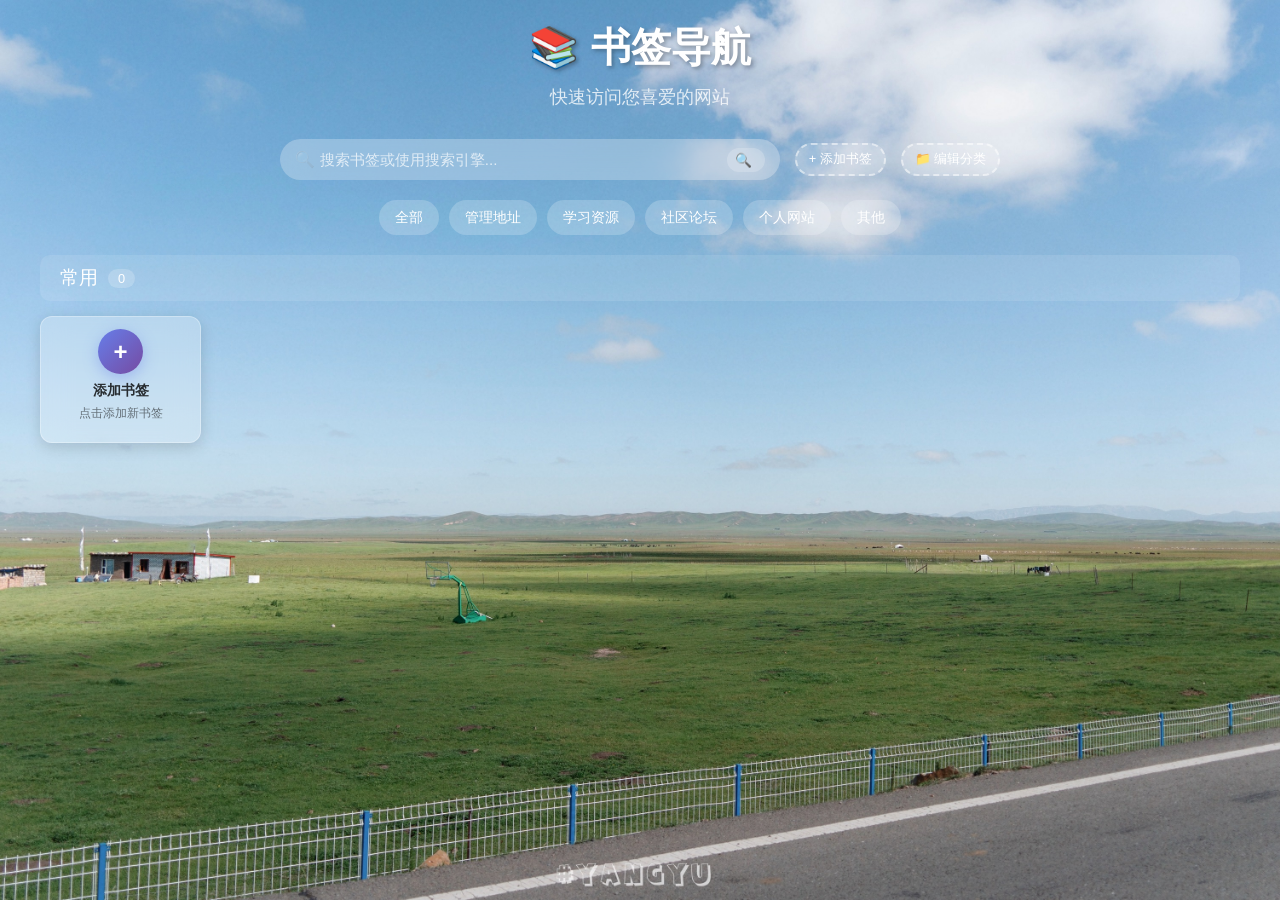
==== index.html @ 595a7e95 "创建项目" ====
<!DOCTYPE html>
<html lang="zh-CN">
<head>
    <meta charset="UTF-8">
    <meta name="viewport" content="width=device-width, initial-scale=1.0">
    <title>个人书签导航</title>
    <style>
        * {
            margin: 0;
            padding: 0;
            box-sizing: border-box;
        }

        body {
            font-family: 'Segoe UI', Tahoma, Geneva, Verdana, sans-serif;
            background: linear-gradient(135deg, #667eea 0%, #764ba2 100%);
            min-height: 100vh;
            padding: 20px;
            transition: background 0.5s ease;
        }

        body.loaded {
            background: url('/bg.JPG') center/cover fixed;
        }

        .container {
            max-width: 1200px;
            margin: 0 auto;
        }

        header {
            text-align: center;
            margin-bottom: 30px;
        }

        header h1 {
            color: white;
            font-size: 2.5rem;
            margin-bottom: 10px;
            text-shadow: 2px 2px 4px rgba(0,0,0,0.3);
        }

        header p {
            color: rgba(255,255,255,0.8);
            font-size: 1.1rem;
        }

        .add-btn {
            padding: 6px 12px;
            background: rgba(255,255,255,0.2);
            border: 2px dashed rgba(255,255,255,0.5);
            border-radius: 50px;
            color: white;
            font-size: 0.8rem;
            cursor: pointer;
            transition: all 0.3s ease;
            min-width: 80px;
        }

        .add-btn:hover {
            background: rgba(255,255,255,0.3);
            border-color: white;
        }

        .category-filter {
            display: flex;
            justify-content: center;
            gap: 10px;
            flex-wrap: wrap;
            margin-bottom: 20px;
        }

        .category-tag {
            padding: 8px 16px;
            background: rgba(255,255,255,0.2);
            border: none;
            border-radius: 20px;
            color: white;
            font-size: 0.9rem;
            cursor: pointer;
            transition: all 0.3s ease;
        }

        .category-tag:hover {
            background: rgba(255,255,255,0.3);
        }

        .category-tag.active {
            background: white;
            color: #667eea;
        }

        .search-bar {
            display: flex;
            justify-content: center;
            align-items: center;
            gap: 15px;
            margin-bottom: 20px;
            flex-wrap: wrap;
        }

        .search-container {
            position: relative;
            display: flex;
            align-items: center;
            flex: 1;
            max-width: 500px;
            min-width: 280px;
        }

        .search-input {
            width: 100%;
            padding: 12px 45px 12px 40px;
            background: rgba(255, 255, 255, 0.25);
            backdrop-filter: blur(15px);
            -webkit-backdrop-filter: blur(15px);
            border: none;
            border-radius: 50px;
            color: white;
            font-size: 0.95rem;
            outline: none;
            transition: all 0.3s ease;
        }

        .search-input::placeholder {
            color: rgba(255, 255, 255, 0.7);
        }

        .search-input:focus {
            background: rgba(255, 255, 255, 0.35);
            box-shadow: 0 0 20px rgba(255, 255, 255, 0.2);
        }

        .search-icon {
            position: absolute;
            left: 15px;
            color: rgba(255, 255, 255, 0.7);
            font-size: 1rem;
        }

        .search-engine-selector {
            position: absolute;
            right: 15px;
            display: flex;
            align-items: center;
            gap: 5px;
            cursor: pointer;
            padding: 4px 8px;
            background: rgba(255, 255, 255, 0.2);
            border-radius: 15px;
            transition: all 0.3s ease;
        }

        .search-engine-selector:hover {
            background: rgba(255, 255, 255, 0.3);
        }

        .search-engine-icon {
            font-size: 0.85rem;
        }

        .search-engine-name {
            font-size: 0.75rem;
            color: white;
        }

        .search-dropdown {
            position: absolute;
            top: calc(100% + 10px);
            left: 0;
            right: 0;
            background: rgba(255, 255, 255, 0.95);
            backdrop-filter: blur(15px);
            -webkit-backdrop-filter: blur(15px);
            border: none;
            border-radius: 12px;
            box-shadow: 0 10px 40px rgba(0, 0, 0, 0.2);
            overflow: hidden;
            z-index: 100;
            opacity: 0;
            visibility: hidden;
            transform: translateY(-10px);
            transition: all 0.3s ease;
        }

        .search-dropdown.active {
            opacity: 1;
            visibility: visible;
            transform: translateY(0);
        }

        .search-dropdown-item {
            display: flex;
            align-items: center;
            gap: 12px;
            padding: 12px 15px;
            cursor: pointer;
            transition: background 0.2s ease;
            color: #333;
        }

        .search-dropdown-item:hover {
            background: rgba(102, 126, 234, 0.1);
        }

        .search-dropdown-item.selected {
            background: rgba(102, 126, 234, 0.15);
        }

        .search-dropdown-item .engine-icon {
            font-size: 1.2rem;
        }

        .search-dropdown-item .engine-info {
            flex: 1;
        }

        .search-dropdown-item .engine-info .name {
            font-weight: 500;
            font-size: 0.9rem;
        }

        .search-dropdown-item .engine-info .url {
            font-size: 0.7rem;
            color: #888;
        }

        .search-results {
            position: absolute;
            top: calc(100% + 10px);
            left: 0;
            right: 0;
            max-height: 300px;
            overflow-y: auto;
            background: rgba(255, 255, 255, 0.95);
            backdrop-filter: blur(15px);
            -webkit-backdrop-filter: blur(15px);
            border: none;
            border-radius: 12px;
            box-shadow: 0 10px 40px rgba(0, 0, 0, 0.2);
            z-index: 99;
        }

        .search-result-item {
            display: flex;
            align-items: center;
            gap: 12px;
            padding: 12px 15px;
            cursor: pointer;
            transition: background 0.2s ease;
            border-bottom: 1px solid rgba(0, 0, 0, 0.05);
        }

        .search-result-item:last-child {
            border-bottom: none;
        }

        .search-result-item:hover {
            background: rgba(102, 126, 234, 0.1);
        }

        .search-result-item .icon {
            width: 36px;
            height: 36px;
            border-radius: 50%;
            background: linear-gradient(135deg, #667eea 0%, #764ba2 100%);
            display: flex;
            align-items: center;
            justify-content: center;
            color: white;
            font-size: 0.9rem;
        }

        .search-result-item .info {
            flex: 1;
            min-width: 0;
        }

        .search-result-item .info .name {
            font-weight: 500;
            font-size: 0.9rem;
            color: #333;
            white-space: nowrap;
            overflow: hidden;
            text-overflow: ellipsis;
        }

        .search-result-item .info .url {
            font-size: 0.75rem;
            color: #888;
            white-space: nowrap;
            overflow: hidden;
            text-overflow: ellipsis;
        }

        .search-result-item .category {
            padding: 3px 8px;
            background: #f0f0f0;
            border-radius: 6px;
            font-size: 0.65rem;
            color: #666;
        }

        .search-no-results {
            padding: 20px;
            text-align: center;
            color: #999;
            font-size: 0.9rem;
        }

        .search-suggestions {
            padding: 10px 15px;
            border-top: 1px solid rgba(0, 0, 0, 0.05);
        }

        .search-suggestions .suggestion-title {
            font-size: 0.75rem;
            color: #999;
            margin-bottom: 8px;
        }

        .search-suggestions .suggestion-item {
            display: flex;
            align-items: center;
            gap: 8px;
            padding: 8px 10px;
            border-radius: 8px;
            cursor: pointer;
            transition: background 0.2s ease;
        }

        .search-suggestions .suggestion-item:hover {
            background: rgba(102, 126, 234, 0.1);
        }

        .search-suggestions .suggestion-item .search-icon {
            position: static;
            font-size: 0.85rem;
            color: #667eea;
        }

        .search-suggestions .suggestion-item .text {
            font-size: 0.85rem;
            color: #666;
        }

        .bookmark-section {
            margin-bottom: 30px;
        }

        .section-header {
            display: flex;
            align-items: center;
            gap: 10px;
            margin-bottom: 15px;
            padding: 10px 20px;
            background: rgba(255,255,255,0.1);
            border-radius: 10px;
        }

        .section-header h2 {
            color: white;
            font-size: 1.2rem;
            font-weight: 500;
        }

        .section-header .count {
            background: rgba(255,255,255,0.2);
            padding: 2px 10px;
            border-radius: 10px;
            color: white;
            font-size: 0.8rem;
        }

        .bookmark-grid {
            display: grid;
            grid-template-columns: repeat(auto-fill, minmax(150px, 1fr));
            gap: 12px;
        }

        .bookmark-card {
            background: rgba(255, 255, 255, 0.25);
            backdrop-filter: blur(15px);
            -webkit-backdrop-filter: blur(15px);
            border: 1px solid rgba(255, 255, 255, 0.3);
            border-radius: 12px;
            padding: 12px;
            text-align: center;
            box-shadow: 0 4px 15px rgba(0,0,0,0.15);
            transition: transform 0.3s ease, box-shadow 0.3s ease;
            position: relative;
            cursor: grab;
        }

        .bookmark-card:active {
            cursor: grabbing;
        }

        .bookmark-card:hover {
            transform: translateY(-6px) scale(1.02);
            box-shadow: 0 10px 30px rgba(0,0,0,0.25);
            background: rgba(255, 255, 255, 0.35);
        }

        .bookmark-card.dragging {
            opacity: 0.5;
            transform: scale(1.05);
        }

        .bookmark-card.drag-over {
            border: 2px dashed #667eea;
            background: rgba(255, 255, 255, 0.4);
        }

        .bookmark-card.add-card {
            border: 1px solid rgba(255, 255, 255, 0.3);
            background: rgba(255, 255, 255, 0.25);
            backdrop-filter: blur(15px);
            -webkit-backdrop-filter: blur(15px);
            cursor: pointer;
            transition: all 0.3s ease;
            box-shadow: 0 4px 15px rgba(0,0,0,0.15);
        }

        .bookmark-card.add-card:hover {
            transform: translateY(-6px) scale(1.02);
            box-shadow: 0 10px 30px rgba(0,0,0,0.25);
            background: rgba(255, 255, 255, 0.35);
        }

        .bookmark-card.add-card .add-icon {
            width: 45px;
            height: 45px;
            border-radius: 50%;
            background: linear-gradient(135deg, #667eea 0%, #764ba2 100%);
            display: flex;
            align-items: center;
            justify-content: center;
            margin: 0 auto 8px;
            font-size: 24px;
            color: white;
            font-weight: bold;
            box-shadow: 0 4px 15px rgba(102, 126, 234, 0.4);
        }

        .bookmark-card.add-card h3 {
            color: rgba(0, 0, 0, 0.8);
            margin-bottom: 5px;
            font-size: 14px;
        }

        .bookmark-card.add-card p {
            color: rgba(0, 0, 0, 0.5);
            font-size: 12px;
            margin-bottom: 8px;
        }

        .bookmark-card .icon {
            width: 45px;
            height: 45px;
            margin: 0 auto 8px;
            background: linear-gradient(135deg, #667eea 0%, #764ba2 100%);
            border-radius: 50%;
            display: flex;
            align-items: center;
            justify-content: center;
            font-size: 18px;
            color: white;
            font-family: 'Segoe UI', sans-serif;
        }

        .bookmark-card .icon img {
            width: 100%;
            height: 100%;
            border-radius: 50%;
            object-fit: cover;
        }

        .bookmark-card h3 {
            font-size: 0.85rem;
            color: #333;
            margin-bottom: 4px;
            white-space: nowrap;
            overflow: hidden;
            text-overflow: ellipsis;
        }

        .bookmark-card p {
            font-size: 0.65rem;
            color: #888;
            word-break: break-all;
            margin-bottom: 5px;
        }

        .bookmark-card p.description {
            font-size: 0.6rem;
            color: #666;
            font-style: italic;
            display: -webkit-box;
            -webkit-line-clamp: 2;
            -webkit-box-orient: vertical;
            box-orient: vertical;
            line-clamp: 2;
            overflow: hidden;
            opacity: 0;
            max-height: 0;
            transition: all 0.3s ease;
            margin-top: 0;
        }

        .bookmark-card:hover p.description {
            opacity: 1;
            max-height: 40px;
            margin-top: 5px;
        }

        .bookmark-card .category-badge {
            display: inline-block;
            padding: 2px 6px;
            background: #f0f0f0;
            border-radius: 6px;
            font-size: 0.6rem;
            color: #666;
            margin-bottom: 6px;
        }

        .bookmark-card .actions {
            display: flex;
            justify-content: center;
            gap: 10px;
            opacity: 0;
            transition: opacity 0.3s ease;
        }

        .bookmark-card:hover .actions {
            opacity: 1;
        }

        .bookmark-card .actions button {
            padding: 4px 7px;
            border: none;
            border-radius: 4px;
            cursor: pointer;
            font-size: 0.6rem;
            transition: background 0.2s ease;
        }

        .bookmark-card .actions .edit-btn {
            background: #667eea;
            color: white;
        }

        .bookmark-card .actions .edit-btn:hover {
            background: #5a6fd6;
        }

        .bookmark-card .actions .delete-btn {
            background: #ff6b6b;
            color: white;
        }

        .bookmark-card .actions .delete-btn:hover {
            background: #ee5a5a;
        }

        .modal-overlay {
            display: none;
            position: fixed;
            top: 0;
            left: 0;
            width: 100%;
            height: 100%;
            background: rgba(0,0,0,0.5);
            justify-content: center;
            align-items: center;
            z-index: 1000;
        }

        .modal-overlay.active {
            display: flex;
        }

        .modal {
            background: white;
            border-radius: 12px;
            padding: 30px;
            width: 90%;
            max-width: 450px;
            box-shadow: 0 10px 40px rgba(0,0,0,0.3);
            max-height: 90vh;
            overflow-y: auto;
        }

        .modal h2 {
            color: #333;
            margin-bottom: 20px;
            text-align: center;
        }

        .modal .form-group {
            margin-bottom: 15px;
        }

        .modal .form-group label {
            display: block;
            margin-bottom: 5px;
            color: #555;
            font-size: 0.9rem;
        }

        .modal .form-group input,
        .modal .form-group select,
        .modal .form-group textarea {
            width: 100%;
            padding: 10px;
            border: 2px solid #e0e0e0;
            border-radius: 8px;
            font-size: 1rem;
            font-family: 'Segoe UI', 'PingFang SC', sans-serif;
            transition: all 0.3s ease;
            background: #fafafa;
        }

        .modal .form-group textarea {
            min-height: 80px;
            resize: vertical;
            line-height: 1.5;
        }

        .modal .form-group input:focus,
        .modal .form-group select:focus,
        .modal .form-group textarea:focus {
            outline: none;
            border-color: #667eea;
            box-shadow: 0 0 0 3px rgba(102, 126, 234, 0.1);
            background: white;
        }

        .modal .btn-group {
            display: flex;
            gap: 10px;
            margin-top: 25px;
        }

        .modal .btn-group button {
            flex: 1;
            padding: 12px;
            border: none;
            border-radius: 6px;
            font-size: 1rem;
            cursor: pointer;
            transition: background 0.3s ease;
        }

        .modal .btn-group .cancel-btn {
            background: #eee;
            color: #666;
        }

        .modal .btn-group .cancel-btn:hover {
            background: #ddd;
        }

        .modal .btn-group .save-btn {
            background: #667eea;
            color: white;
        }

        .modal .btn-group .save-btn:hover {
            background: #5a6fd6;
        }

        .empty-state {
            text-align: center;
            color: rgba(255,255,255,0.8);
            padding: 40px;
        }

        .empty-state h3 {
            font-size: 1.5rem;
            margin-bottom: 10px;
        }

        .empty-state p {
            font-size: 1rem;
        }

        @media (max-width: 768px) {
            header h1 {
                font-size: 1.8rem;
            }

            .bookmark-grid {
                grid-template-columns: repeat(auto-fill, minmax(150px, 1fr));
                gap: 12px;
            }

            .bookmark-card {
                padding: 15px;
            }

            .bookmark-card .icon {
                width: 50px;
                height: 50px;
                font-size: 20px;
            }

            .actions-bar {
                flex-direction: row;
                gap: 10px;
            }

            .add-btn {
                padding: 8px 14px;
                font-size: 0.8rem;
                min-width: auto;
            }
        }

        @media (max-width: 480px) {
            body {
                padding: 10px;
            }

            header h1 {
                font-size: 1.5rem;
            }

            .bookmark-grid {
                grid-template-columns: repeat(auto-fill, minmax(140px, 1fr));
                gap: 10px;
            }
        }

        .add-category-btn {
            width: 100%;
            padding: 12px 20px;
            margin-bottom: 15px;
            background: linear-gradient(135deg, #667eea 0%, #764ba2 100%);
            border: none;
            border-radius: 10px;
            color: white;
            font-size: 1rem;
            font-weight: 500;
            cursor: pointer;
            display: flex;
            align-items: center;
            justify-content: center;
            gap: 8px;
            transition: all 0.3s ease;
            box-shadow: 0 4px 15px rgba(102, 126, 234, 0.4);
        }

        .add-category-btn:hover {
            transform: translateY(-2px);
            box-shadow: 0 6px 20px rgba(102, 126, 234, 0.5);
        }

        .add-category-btn:active {
            transform: translateY(0);
        }

        .add-icon {
            font-size: 1.2rem;
            font-weight: 300;
        }

        .category-list {
            max-height: 300px;
            overflow-y: auto;
            margin-bottom: 15px;
            padding-right: 5px;
        }

        .category-item {
            display: flex;
            justify-content: space-between;
            align-items: center;
            padding: 12px 15px;
            background: #f8f9fa;
            border-radius: 10px;
            margin-bottom: 8px;
            cursor: grab;
            transition: all 0.2s ease;
            border: 2px solid transparent;
        }

        .category-item:hover {
            background: #e9ecef;
            transform: translateX(5px);
        }

        .category-item:active {
            cursor: grabbing;
        }

        .category-item.dragging {
            opacity: 0.5;
            transform: scale(1.02);
            background: #dee2e6;
        }

        .category-item.drag-over {
            border-color: #667eea;
            background: #eef2ff;
        }

        .category-name {
            font-weight: 500;
            color: #333;
        }

        .category-count {
            margin-left: 10px;
            color: #999;
            font-size: 0.8rem;
        }

        .category-actions {
            display: flex;
            gap: 8px;
        }

        .category-btn {
            padding: 5px 10px;
            border: none;
            border-radius: 6px;
            font-size: 0.75rem;
            cursor: pointer;
            transition: all 0.2s ease;
        }

        .category-btn.rename {
            background: #667eea;
            color: white;
        }

        .category-btn.rename:hover {
            background: #5a6fd6;
        }

        .category-btn.delete {
            background: #ff6b6b;
            color: white;
        }

        .category-btn.delete:hover {
            background: #ee5a5a;
        }

        .category-btn.disabled {
            background: #ccc;
            cursor: not-allowed;
        }
    </style>
</head>
<body>
    <div class="container">
        <header>
            <h1>📚 书签导航</h1>
            <p>快速访问您喜爱的网站</p>
        </header>

        <div class="search-bar">
            <div class="search-container">
                <span class="search-icon">🔍</span>
                <input type="text" id="searchInput" class="search-input" placeholder="搜索书签或使用搜索引擎..." onkeyup="handleSearch(event)">
                <div class="search-engine-selector" onclick="toggleSearchEngineDropdown()">
                    <span class="search-engine-icon" id="currentEngineIcon">🔍</span>
                    <span class="search-engine-name" id="currentEngineName"></span>
                </div>
                <div class="search-dropdown" id="searchEngineDropdown">
                    <div class="search-dropdown-item selected" data-engine="bookmarks" onclick="selectSearchEngine('bookmarks')">
                        <span class="engine-icon">⭐</span>
                        <div class="engine-info">
                            <div class="name">书签搜索</div>
                            <div class="url">搜索您的书签</div>
                        </div>
                    </div>
                    <div class="search-dropdown-item" data-engine="google" onclick="selectSearchEngine('google')">
                        <span class="engine-icon">🔍</span>
                        <div class="engine-info">
                            <div class="name">Google</div>
                            <div class="url">google.com</div>
                        </div>
                    </div>
                    <div class="search-dropdown-item" data-engine="baidu" onclick="selectSearchEngine('baidu')">
                        <span class="engine-icon">🅱️</span>
                        <div class="engine-info">
                            <div class="name">百度</div>
                            <div class="url">baidu.com</div>
                        </div>
                    </div>
                    <div class="search-dropdown-item" data-engine="bing" onclick="selectSearchEngine('bing')">
                        <span class="engine-icon">🔷</span>
                        <div class="engine-info">
                            <div class="name">必应</div>
                            <div class="url">bing.com</div>
                        </div>
                    </div>
                    <div class="search-dropdown-item" data-engine="duckduckgo" onclick="selectSearchEngine('duckduckgo')">
                        <span class="engine-icon">🦆</span>
                        <div class="engine-info">
                            <div class="name">DuckDuckGo</div>
                            <div class="url">duckduckgo.com</div>
                        </div>
                    </div>
                </div>
                <div class="search-results" id="searchResults"></div>
            </div>
            <button class="add-btn" onclick="openAddModal()">+ 添加书签</button>
            <button class="add-btn" onclick="openCategoryModal()">📁 编辑分类</button>
        </div>

        <div class="category-filter" id="categoryFilter">
        </div>

        <div id="bookmarkContent">
        </div>

        <div class="modal-overlay" id="modalOverlay">
            <div class="modal">
                <h2 id="modalTitle">添加书签</h2>
                <input type="hidden" id="editId">
                <div class="form-group">
                    <label for="nameInput">网站名称</label>
                    <input type="text" id="nameInput" placeholder="输入网站名称" oninput="setFormDirty()">
                </div>
                <div class="form-group">
                    <label for="urlInput">网站地址</label>
                    <input type="text" id="urlInput" placeholder="输入网站URL或IP地址（可省略http://）" oninput="setFormDirty()">
                </div>
                <div class="form-group">
                    <label for="descriptionInput">描述（可选）</label>
                    <textarea id="descriptionInput" placeholder="输入网站描述或备注信息" oninput="setFormDirty()"></textarea>
                </div>
                <div class="form-group">
                    <label for="categoryInput">分类</label>
                    <select id="categoryInput" onchange="handleCategoryChange(); setFormDirty()">
                        <option value="常用">常用</option>
                        <option value="管理地址">管理地址</option>
                        <option value="学习资源">学习资源</option>
                        <option value="社区论坛">社区论坛</option>
                        <option value="个人网站">个人网站</option>
                        <option value="其他">其他</option>
                        <option value="__new__">+ 添加新分类</option>
                    </select>
                </div>
                <div class="form-group" id="newCategoryGroup" style="display: none;">
                    <label for="newCategoryInput">新分类名称</label>
                    <input type="text" id="newCategoryInput" placeholder="输入新分类名称" oninput="setFormDirty()">
                </div>
                <div class="btn-group">
                    <button class="cancel-btn" onclick="closeModal()">取消</button>
                    <button class="save-btn" onclick="saveBookmark()">保存</button>
                </div>
            </div>
        </div>

        <div class="modal-overlay" id="categoryModalOverlay">
            <div class="modal">
                <h2>📁 编辑分类</h2>
                <div class="form-group">
                    <label for="newCatName">添加新分类</label>
                    <input type="text" id="newCatName" placeholder="输入新分类名称" onkeyup="handleAddCategoryKeyup(event)">
                </div>
                <button class="add-category-btn" onclick="addCategory()">
                    <span class="add-icon">+</span>
                    <span>添加分类</span>
                </button>
                <div style="margin-bottom: 15px; font-size: 0.8rem; color: #999;">
                    💡 拖动分类可以调整顺序
                </div>
                <div id="categoryList" class="category-list">
                </div>
                <div class="btn-group">
                    <button class="cancel-btn" onclick="closeCategoryModal()">关闭</button>
                </div>
            </div>
        </div>
    </div>

    <script>
        const STORAGE_KEY = 'bookmarks';
        const JSON_FILE = 'bookmarks.json';

        const defaultBookmarks = [
            { id: 1, name: '我的博客', url: 'https://shiyangyu.com', icon: '👨‍💻', category: '个人网站' },
            { id: 2, name: 'Google', url: 'https://www.google.com', icon: '🔍', category: '其他' },
            { id: 3, name: 'GitHub', url: 'https://github.com', icon: '💻', category: '管理地址' },
            { id: 4, name: 'Stack Overflow', url: 'https://stackoverflow.com', icon: '❓', category: '社区论坛' },
            { id: 5, name: 'MDN Web Docs', url: 'https://developer.mozilla.org', icon: '📖', category: '学习资源' },
            { id: 6, name: 'Vue.js', url: 'https://vuejs.org', icon: '💚', category: '管理地址' },
            { id: 7, name: 'React', url: 'https://react.dev', icon: '⚛️', category: '管理地址' },
            { id: 8, name: 'TypeScript', url: 'https://www.typescriptlang.org', icon: '📘', category: '管理地址' },
            { id: 9, name: '掘金', url: 'https://juejin.cn', icon: '⛏️', category: '社区论坛' },
            { id: 10, name: 'SegmentFault', url: 'https://segmentfault.com', icon: '💡', category: '社区论坛' },
            { id: 11, name: 'CSDN', url: 'https://www.csdn.net', icon: '📝', category: '社区论坛' },
            { id: 12, name: 'LeetCode', url: 'https://leetcode.cn', icon: '🧮', category: '学习资源' }
        ];

        let defaultCategories = ['常用', '管理地址', '学习资源', '社区论坛', '个人网站'];

        async function loadCategoryOrder() {
            try {
                const response = await fetch('/api/categories');
                if (response.ok) {
                    const data = await response.json();
                    defaultCategories = data;
                    localStorage.setItem('categoryOrder', JSON.stringify(data));
                }
            } catch {
                const saved = localStorage.getItem('categoryOrder');
                if (saved) {
                    try {
                        defaultCategories = JSON.parse(saved);
                    } catch {
                        defaultCategories = ['常用', '管理地址', '学习资源', '社区论坛', '个人网站'];
                    }
                }
            }
        }

        let bookmarks = [];
        let currentCategory = '常用';
        let draggedItem = null;
        let currentSearchEngine = 'bookmarks';

        const searchEngines = {
            bookmarks: { name: '书签', icon: '⭐', url: '' },
            google: { name: 'Google', icon: '🔍', url: 'https://www.google.com/search?q=' },
            baidu: { name: '百度', icon: '🔍', url: 'https://www.baidu.com/s?wd=' },
            bing: { name: '必应', icon: '🅱️', url: 'https://www.bing.com/search?q=' },
            duckduckgo: { name: 'DuckDuckGo', icon: '🦆', url: 'https://duckduckgo.com/?q=' }
        };

        function toggleSearchEngineDropdown() {
            const dropdown = document.getElementById('searchEngineDropdown');
            dropdown.classList.toggle('active');
        }

        function selectSearchEngine(engine) {
            currentSearchEngine = engine;
            const engineInfo = searchEngines[engine];
            document.getElementById('currentEngineIcon').textContent = engineInfo.icon;
            document.getElementById('currentEngineName').textContent = engineInfo.name;
            document.querySelectorAll('.search-dropdown-item').forEach(item => {
                item.classList.remove('selected');
            });
            document.querySelector(`[data-engine="${engine}"]`).classList.add('selected');
            document.getElementById('searchEngineDropdown').classList.remove('active');
            const input = document.getElementById('searchInput');
            if (input.value.trim()) {
                performSearch(input.value.trim());
            }
        }

        function handleSearch(event) {
            if (event.key === 'Enter') {
                const query = event.target.value.trim();
                if (query) {
                    if (currentSearchEngine === 'bookmarks') {
                        const results = searchBookmarks(query);
                        if (results.length > 0) {
                            openBookmark(results[0].url);
                        }
                    } else {
                        const url = searchEngines[currentSearchEngine].url + encodeURIComponent(query);
                        window.open(url, '_blank');
                    }
                    document.getElementById('searchResults').innerHTML = '';
                    event.target.value = '';
                }
            } else {
                const query = event.target.value.trim();
                if (query && currentSearchEngine === 'bookmarks') {
                    performSearch(query);
                } else {
                    document.getElementById('searchResults').innerHTML = '';
                }
            }
        }

        function performSearch(query) {
            const results = searchBookmarks(query);
            const resultsContainer = document.getElementById('searchResults');
            
            if (results.length === 0) {
                resultsContainer.innerHTML = `
                    <div class="search-no-results">
                        未找到匹配的书签
                    </div>
                    <div class="search-suggestions">
                        <div class="suggestion-title">在搜索引擎中搜索</div>
                        <div class="suggestion-item" onclick="searchWithEngine('bing', '${query}')">
                            <span class="search-icon">🅱️</span>
                            <span class="text">必应搜索 "${query}"</span>
                        </div>
                        <div class="suggestion-item" onclick="searchWithEngine('baidu', '${query}')">
                            <span class="search-icon">🔍</span>
                            <span class="text">百度搜索 "${query}"</span>
                        </div>
                    </div>
                `;
            } else {
                resultsContainer.innerHTML = results.map(bookmark => `
                    <div class="search-result-item" onclick="openBookmark('${bookmark.url}'); document.getElementById('searchResults').innerHTML = ''; document.getElementById('searchInput').value = '';">
                        <div class="icon">${bookmark.icon}</div>
                        <div class="info">
                            <div class="name">${bookmark.name}</div>
                            <div class="url">${truncateUrl(bookmark.url)}</div>
                        </div>
                        <span class="category">${bookmark.category}</span>
                    </div>
                `).join('');
            }
        }

        function searchBookmarks(query) {
            const lowerQuery = query.toLowerCase();
            return bookmarks.filter(bookmark => 
                bookmark.name.toLowerCase().includes(lowerQuery) ||
                bookmark.url.toLowerCase().includes(lowerQuery) ||
                bookmark.description && bookmark.description.toLowerCase().includes(lowerQuery) ||
                bookmark.category.toLowerCase().includes(lowerQuery)
            );
        }

        function searchWithEngine(engine, query) {
            const url = searchEngines[engine].url + encodeURIComponent(query);
            window.open(url, '_blank');
            document.getElementById('searchResults').innerHTML = '';
            document.getElementById('searchInput').value = '';
        }

        document.addEventListener('click', (e) => {
            const searchContainer = document.querySelector('.search-container');
            const dropdown = document.getElementById('searchEngineDropdown');
            const results = document.getElementById('searchResults');
            
            if (!searchContainer.contains(e.target)) {
                if (dropdown.classList.contains('active')) {
                    dropdown.classList.remove('active');
                }
                if (results.innerHTML) {
                    results.innerHTML = '';
                    document.getElementById('searchInput').value = '';
                }
            }
        });

        function handleCategoryChange() {
            const select = document.getElementById('categoryInput');
            const newCategoryGroup = document.getElementById('newCategoryGroup');
            if (select.value === '__new__') {
                newCategoryGroup.style.display = 'block';
            } else {
                newCategoryGroup.style.display = 'none';
            }
        }

        function updateCategories() {
            const allCategories = [...new Set(bookmarks.map(b => b.category))];
            
            const defaultCats = defaultCategories.filter(cat => cat !== '其他' && allCategories.includes(cat));
            
            const sortedCategories = [...defaultCats];
            
            const customCategories = allCategories.filter(cat => !defaultCats.includes(cat) && cat !== '其他');
            customCategories.sort();
            sortedCategories.push(...customCategories);
            
            if (allCategories.includes('其他')) {
                sortedCategories.push('其他');
            }
            
            categories = ['全部', ...sortedCategories];
            renderCategories();
            updateCategorySelect();
        }

        function updateCategorySelect() {
            const select = document.getElementById('categoryInput');
            const currentValue = select.value;
            select.innerHTML = categories
                .filter(c => c !== '全部')
                .map(c => `<option value="${c}">${c}</option>`)
                .join('') + '<option value="__new__">+ 添加新分类</option>';
            if (categories.includes(currentValue)) {
                select.value = currentValue;
            }
        }

        async function init() {
            await loadCategoryOrder();
            await loadBookmarks();
            updateCategories();
            renderBookmarks();
        }

        async function loadBookmarks() {
            try {
                const response = await fetch('/api/bookmarks');
                if (response.ok) {
                    const data = await response.json();
                    bookmarks = data.map((item, index) => ({
                        ...item,
                        order: item.order !== undefined ? item.order : index
                    }));
                    bookmarks.sort((a, b) => a.order - b.order);
                    localStorage.setItem(STORAGE_KEY, JSON.stringify(bookmarks));
                } else {
                    loadFromLocalStorage();
                }
            } catch {
                loadFromLocalStorage();
            }
        }

        function loadFromLocalStorage() {
            const stored = localStorage.getItem(STORAGE_KEY);
            if (stored) {
                bookmarks = JSON.parse(stored);
            } else {
                bookmarks = defaultBookmarks.map((item, index) => ({
                    ...item,
                    order: index
                }));
            }
        }

        async function saveBookmarks() {
            localStorage.setItem(STORAGE_KEY, JSON.stringify(bookmarks));
            try {
                await fetch('/api/bookmarks', {
                    method: 'POST',
                    headers: { 'Content-Type': 'application/json' },
                    body: JSON.stringify(bookmarks)
                });
            } catch (e) {
                console.log('保存到服务器失败，已保存到本地存储');
            }
        }

        function exportBookmarks() {
            const blob = new Blob([JSON.stringify(bookmarks, null, 2)], { type: 'application/json' });
            const url = URL.createObjectURL(blob);
            const a = document.createElement('a');
            a.href = url;
            a.download = JSON_FILE;
            document.body.appendChild(a);
            a.click();
            document.body.removeChild(a);
            URL.revokeObjectURL(url);
        }

        function renderCategories() {
            const filter = document.getElementById('categoryFilter');
            filter.innerHTML = categories.map(cat => `
                <button class="category-tag ${cat === currentCategory ? 'active' : ''}" 
                        onclick="filterByCategory('${cat}')">${cat}</button>
            `).join('');
        }

        function filterByCategory(category) {
            currentCategory = category;
            renderCategories();
            renderBookmarks();
        }

        function getBookmarksByCategory() {
            if (currentCategory === '全部') {
                return bookmarks;
            }
            return bookmarks.filter(b => b.category === currentCategory);
        }

        function groupBookmarksByCategory() {
            const filtered = getBookmarksByCategory();
            if (currentCategory !== '全部') {
                return { [currentCategory]: filtered };
            }
            return filtered.reduce((groups, bookmark) => {
                if (!groups[bookmark.category]) {
                    groups[bookmark.category] = [];
                }
                groups[bookmark.category].push(bookmark);
                return groups;
            }, {});
        }

        function renderBookmarks() {
            const content = document.getElementById('bookmarkContent');

            if (bookmarks.length === 0) {
                content.innerHTML = `
                    <div class="empty-state">
                        <h3>暂无书签</h3>
                        <p>点击上方按钮添加您的第一个书签</p>
                    </div>
                `;
                return;
            }

            const grouped = bookmarks.reduce((groups, bookmark) => {
                if (!groups[bookmark.category]) {
                    groups[bookmark.category] = [];
                }
                groups[bookmark.category].push(bookmark);
                return groups;
            }, {});

            let displayCategories;
            if (currentCategory === '全部') {
                const defaultCats = defaultCategories.filter(cat => cat !== '其他' && Object.keys(grouped).includes(cat));
                displayCategories = Object.keys(grouped).sort((a, b) => {
                    // "其他"始终放在最后
                    if (a === '其他') return 1;
                    if (b === '其他') return -1;
                    const indexA = defaultCats.indexOf(a);
                    const indexB = defaultCats.indexOf(b);
                    if (indexA !== -1 && indexB !== -1) {
                        return indexA - indexB;
                    }
                    if (indexA !== -1) return -1;
                    if (indexB !== -1) return 1;
                    return a.localeCompare(b);
                });
            } else {
                displayCategories = [currentCategory];
            }

            content.innerHTML = displayCategories.map(category => {
                const items = grouped[category] || [];
                return `
                    <div class="bookmark-section">
                        <div class="section-header">
                            <h2>${category}</h2>
                            <span class="count">${items.length}</span>
                        </div>
                        <div class="bookmark-grid">
                            ${items.length > 0 ? items.map(bookmark => `
                                <div class="bookmark-card" 
                                     draggable="true"
                                     data-id="${bookmark.id}"
                                     ondragstart="handleDragStart(event)"
                                     ondragend="handleDragEnd(event)"
                                     ondragover="handleDragOver(event)"
                                     ondrop="handleDrop(event)"
                                     onclick="openBookmark('${bookmark.url}')">
                                    <div class="icon">${bookmark.icon}</div>
                                    <h3>${bookmark.name}</h3>
                                    <p>${truncateUrl(bookmark.url)}</p>
                                    ${bookmark.description ? `<p class="description">${bookmark.description}</p>` : ''}
                                    <span class="category-badge">${bookmark.category}</span>
                                    <div class="actions">
                                        <button class="edit-btn" onclick="event.stopPropagation(); openEditModal(${bookmark.id})">编辑</button>
                                        <button class="delete-btn" onclick="event.stopPropagation(); deleteBookmark(${bookmark.id})">删除</button>
                                    </div>
                                </div>
                            `).join('') : `
                                <div class="bookmark-card add-card" onclick="openAddModalWithCategory('${category}')">
                                    <div class="add-icon">+</div>
                                    <h3>添加书签</h3>
                                    <p>点击添加新书签</p>
                                </div>
                            `}
                        </div>
                    </div>
                `;
            }).join('');
        }

        function handleDragStart(event) {
            draggedItem = event.target;
            draggedItem.classList.add('dragging');
            event.dataTransfer.effectAllowed = 'move';
            event.dataTransfer.setData('text/plain', draggedItem.dataset.id);
        }

        function handleDragEnd(event) {
            draggedItem.classList.remove('dragging');
            document.querySelectorAll('.bookmark-card').forEach(card => {
                card.classList.remove('drag-over');
            });
            draggedItem = null;
        }

        function handleDragOver(event) {
            event.preventDefault();
            event.dataTransfer.dropEffect = 'move';
            const cards = document.querySelectorAll('.bookmark-card');
            cards.forEach(card => {
                if (card !== draggedItem) {
                    card.classList.remove('drag-over');
                }
            });
            event.target.closest('.bookmark-card')?.classList.add('drag-over');
        }

        function handleDrop(event) {
            event.preventDefault();
            const draggedId = parseInt(event.dataTransfer.getData('text/plain'));
            const dropTarget = event.target.closest('.bookmark-card');
            
            if (!dropTarget || draggedId === parseInt(dropTarget.dataset.id)) {
                return;
            }

            const dropId = parseInt(dropTarget.dataset.id);
            const draggedIndex = bookmarks.findIndex(b => b.id === draggedId);
            const dropIndex = bookmarks.findIndex(b => b.id === dropId);

            if (draggedIndex !== -1 && dropIndex !== -1) {
                const [draggedItemData] = bookmarks.splice(draggedIndex, 1);
                bookmarks.splice(dropIndex, 0, draggedItemData);
                
                bookmarks.forEach((bookmark, index) => {
                    bookmark.order = index;
                });

                saveBookmarks();
                renderBookmarks();
            }
        }

        function truncateUrl(url) {
            const maxLength = 20;
            if (url.length <= maxLength) return url;
            return url.substring(0, maxLength) + '...';
        }

        function openBookmark(url) {
            window.open(url, '_blank');
        }

        function openAddModal() {
            clearFormDirtyFlag();
            document.getElementById('modalTitle').textContent = '添加书签';
            document.getElementById('editId').value = '';
            document.getElementById('nameInput').value = '';
            document.getElementById('urlInput').value = '';
            document.getElementById('descriptionInput').value = '';
            const defaultCategory = currentCategory === '全部' ? '管理地址' : currentCategory;
            document.getElementById('categoryInput').value = defaultCategory;
            document.getElementById('modalOverlay').classList.add('active');
        }

        function openAddModalWithCategory(category) {
            clearFormDirtyFlag();
            document.getElementById('modalTitle').textContent = '添加书签';
            document.getElementById('editId').value = '';
            document.getElementById('nameInput').value = '';
            document.getElementById('urlInput').value = '';
            document.getElementById('descriptionInput').value = '';
            document.getElementById('categoryInput').value = category;
            document.getElementById('modalOverlay').classList.add('active');
        }

        function openEditModal(id) {
            clearFormDirtyFlag();
            const bookmark = bookmarks.find(b => b.id === id);
            if (bookmark) {
                document.getElementById('modalTitle').textContent = '编辑书签';
                document.getElementById('editId').value = id;
                document.getElementById('nameInput').value = bookmark.name;
                document.getElementById('urlInput').value = bookmark.url;
                document.getElementById('descriptionInput').value = bookmark.description || '';
                document.getElementById('categoryInput').value = bookmark.category;
                document.getElementById('modalOverlay').classList.add('active');
            }
        }

        function closeModal(force = false) {
            if (!force && hasUnsavedChanges()) {
                if (!confirm('您有未保存的更改，确定要退出吗？')) {
                    return;
                }
            }
            document.getElementById('modalOverlay').classList.remove('active');
            clearFormDirtyFlag();
        }

        let formDirty = false;

        function setFormDirty() {
            formDirty = true;
        }

        function clearFormDirtyFlag() {
            formDirty = false;
        }

        function hasUnsavedChanges() {
            return formDirty;
        }

        function saveBookmark() {
            const id = document.getElementById('editId').value;
            const name = document.getElementById('nameInput').value.trim();
            let url = document.getElementById('urlInput').value.trim();
            const description = document.getElementById('descriptionInput').value.trim();
            let category = document.getElementById('categoryInput').value;

            if (!name || !url) {
                alert('请填写完整信息');
                return;
            }

            if (!url.startsWith('http://') && !url.startsWith('https://')) {
                url = 'http://' + url;
            }

            if (category === '__new__') {
                const newCategory = document.getElementById('newCategoryInput').value.trim();
                if (!newCategory) {
                    alert('请输入新分类名称');
                    return;
                }
                category = newCategory;
            }

            const icons = ['🌟', '⭐', '🔥', '💎', '🎯', '🎨', '🚀', '💡', '🎯', '⚡', '🌈', '🎪', '🎭', '🎬', '🎨'];
            const randomIcon = icons[Math.floor(Math.random() * icons.length)];

            if (id) {
                bookmarks = bookmarks.map(b => 
                    b.id === parseInt(id) 
                        ? { ...b, name, url, description, category }
                        : b
                );
            } else {
                const newId = bookmarks.length > 0 ? Math.max(...bookmarks.map(b => b.id)) + 1 : 1;
                bookmarks.push({ 
                    id: newId, 
                    name, 
                    url, 
                    icon: randomIcon, 
                    category,
                    order: bookmarks.length 
                });
            }

            saveBookmarks();
            updateCategories();
            renderBookmarks();
            closeModal(true);
        }

        function deleteBookmark(id) {
            if (confirm('确定要删除这个书签吗？')) {
                bookmarks = bookmarks.filter(b => b.id !== id);
                bookmarks.forEach((bookmark, index) => {
                    bookmark.order = index;
                });
                saveBookmarks();
                renderBookmarks();
            }
        }

        document.getElementById('modalOverlay').addEventListener('click', (e) => {
            if (e.target === document.getElementById('modalOverlay')) {
                closeModal();
            }
        });

        document.getElementById('categoryModalOverlay').addEventListener('click', (e) => {
            if (e.target === document.getElementById('categoryModalOverlay')) {
                closeCategoryModal();
            }
        });

        function openCategoryModal() {
            document.getElementById('categoryModalOverlay').classList.add('active');
            renderCategoryList();
        }

        function closeCategoryModal() {
            document.getElementById('categoryModalOverlay').classList.remove('active');
            document.getElementById('newCatName').value = '';
        }

        let draggedCategory = null;

        function renderCategoryList() {
            const allCategories = [...new Set(bookmarks.map(b => b.category))];
            const sortedCategories = [];
            
            // 排除"其他"后再添加默认分类
            const defaultCats = defaultCategories.filter(cat => cat !== '其他');
            
            defaultCats.forEach(cat => {
                if (allCategories.includes(cat)) {
                    sortedCategories.push(cat);
                }
            });
            
            const customCategories = allCategories.filter(cat => !defaultCats.includes(cat) && cat !== '其他');
            customCategories.sort();
            sortedCategories.push(...customCategories);
            
            // "其他"始终放在最后
            if (allCategories.includes('其他')) {
                sortedCategories.push('其他');
            }

            const list = document.getElementById('categoryList');
            list.innerHTML = sortedCategories.map(cat => {
                const count = bookmarks.filter(b => b.category === cat).length;
                const isDefault = defaultCats.includes(cat);
                return `
                    <div class="category-item" 
                         draggable="true"
                         data-category="${cat}"
                         ondragstart="handleCategoryDragStart(event)"
                         ondragend="handleCategoryDragEnd(event)"
                         ondragover="handleCategoryDragOver(event)"
                         ondrop="handleCategoryDrop(event)">
                        <div>
                            <span class="category-name">📁 ${cat}</span>
                            <span class="category-count">(${count}个书签)</span>
                        </div>
                        <div class="category-actions">
                            <button class="category-btn rename" onclick="event.stopPropagation(); renameCategory('${cat}')">重命名</button>
                            ${!isDefault ? `<button class="category-btn delete" onclick="event.stopPropagation(); deleteCategory('${cat}')">删除</button>` : '<button class="category-btn disabled" disabled>默认</button>'}
                        </div>
                    </div>
                `;
            }).join('');
        }

        function handleCategoryDragStart(event) {
            draggedCategory = event.target;
            draggedCategory.classList.add('dragging');
            event.dataTransfer.effectAllowed = 'move';
            event.dataTransfer.setData('text/plain', draggedCategory.dataset.category);
        }

        function handleCategoryDragEnd(event) {
            draggedCategory.classList.remove('dragging');
            document.querySelectorAll('.category-item').forEach(item => {
                item.classList.remove('drag-over');
            });
            draggedCategory = null;
        }

        function handleCategoryDragOver(event) {
            event.preventDefault();
            event.dataTransfer.dropEffect = 'move';
            const items = document.querySelectorAll('.category-item');
            items.forEach(item => {
                if (item !== draggedCategory) {
                    item.classList.remove('drag-over');
                }
            });
            event.target.closest('.category-item')?.classList.add('drag-over');
        }

        async function handleCategoryDrop(event) {
            event.preventDefault();
            const draggedCat = event.dataTransfer.getData('text/plain');
            const dropTarget = event.target.closest('.category-item');
            
            if (!dropTarget || draggedCat === dropTarget.dataset.category) {
                return;
            }

            const dropCat = dropTarget.dataset.category;
            
            const allCategories = [...new Set(bookmarks.map(b => b.category))];
            
            // 排除"其他"后再处理默认分类
            const defaultCats = defaultCategories.filter(cat => cat !== '其他');
            const sortedCategories = [];
            
            defaultCats.forEach(cat => {
                if (allCategories.includes(cat)) {
                    sortedCategories.push(cat);
                }
            });
            
            const customCategories = allCategories.filter(cat => !defaultCats.includes(cat) && cat !== '其他');
            customCategories.sort();
            sortedCategories.push(...customCategories);
            
            // "其他"始终放在最后
            if (allCategories.includes('其他')) {
                sortedCategories.push('其他');
            }

            const draggedIndex = sortedCategories.indexOf(draggedCat);
            const dropIndex = sortedCategories.indexOf(dropCat);

            if (draggedIndex !== -1 && dropIndex !== -1) {
                const newCategories = [...sortedCategories];
                newCategories.splice(draggedIndex, 1);
                newCategories.splice(dropIndex, 0, draggedCat);
                
                // 分离默认分类和自定义分类，"其他"归入默认分类
                const newDefaultCategories = newCategories.filter(cat => defaultCats.includes(cat) || cat === '其他');
                const newCustomCategories = newCategories.filter(cat => !newDefaultCategories.includes(cat) && cat !== '其他');
                
                localStorage.setItem('categoryOrder', JSON.stringify(newCategories));
                defaultCategories.length = 0;
                defaultCategories.push(...newDefaultCategories);
                
                try {
                    await fetch('/api/categories', {
                        method: 'POST',
                        headers: { 'Content-Type': 'application/json' },
                        body: JSON.stringify(newCategories)
                    });
                } catch (e) {
                    console.log('保存分类顺序到服务器失败');
                }
                
                updateCategories();
                renderBookmarks();
                renderCategoryList();
            }
        }

        function addCategory() {
            const name = document.getElementById('newCatName').value.trim();
            if (!name) {
                alert('请输入分类名称');
                return;
            }
            if (bookmarks.some(b => b.category === name)) {
                alert('该分类已存在');
                return;
            }
            bookmarks.push({ 
                id: bookmarks.length > 0 ? Math.max(...bookmarks.map(b => b.id)) + 1 : 1,
                name: name,
                url: '#',
                icon: '📁',
                category: name,
                order: bookmarks.length
            });
            saveBookmarks();
            updateCategories();
            document.getElementById('newCatName').value = '';
            renderCategoryList();
        }

        function handleAddCategoryKeyup(event) {
            if (event.key === 'Enter') {
                addCategory();
            }
        }

        function renameCategory(oldName) {
            const newName = prompt('请输入新的分类名称:', oldName);
            if (!newName || newName.trim() === '') return;
            if (bookmarks.some(b => b.category === newName.trim())) {
                alert('该分类已存在');
                return;
            }
            bookmarks = bookmarks.map(b => 
                b.category === oldName ? { ...b, category: newName.trim() } : b
            );
            // 更新 defaultCategories 数组中的分类名称
            const index = defaultCategories.indexOf(oldName);
            if (index !== -1) {
                defaultCategories[index] = newName.trim();
            }
            saveBookmarks();
            updateCategories();
            renderCategoryList();
            renderBookmarks();
        }

        async function deleteCategory(name) {
            if (confirm(`确定要删除分类 "${name}" 吗？该分类下的所有书签将被移到"其他"分类。`)) {
                bookmarks = bookmarks.map(b => 
                    b.category === name ? { ...b, category: '其他' } : b
                );
                const index = defaultCategories.indexOf(name);
                if (index !== -1) {
                    defaultCategories.splice(index, 1);
                }
                localStorage.setItem('categoryOrder', JSON.stringify(defaultCategories));
                try {
                    await fetch('/api/categories', {
                        method: 'POST',
                        headers: { 'Content-Type': 'application/json' },
                        body: JSON.stringify(defaultCategories)
                    });
                } catch (e) {
                    console.log('保存分类顺序到服务器失败');
                }
                saveBookmarks();
                updateCategories();
                renderCategoryList();
                renderBookmarks();
            }
        }

        function loadBackgroundImage() {
            const img = new Image();
            img.onload = function() {
                document.body.classList.add('loaded');
            };
            img.onerror = function() {
                console.log('背景图加载失败，使用渐变背景');
            };
            img.src = '/bg.JPG';
        }

        document.addEventListener('DOMContentLoaded', function() {
            init();
            setTimeout(loadBackgroundImage, 500);
        });
    </script>
</body>
</html>
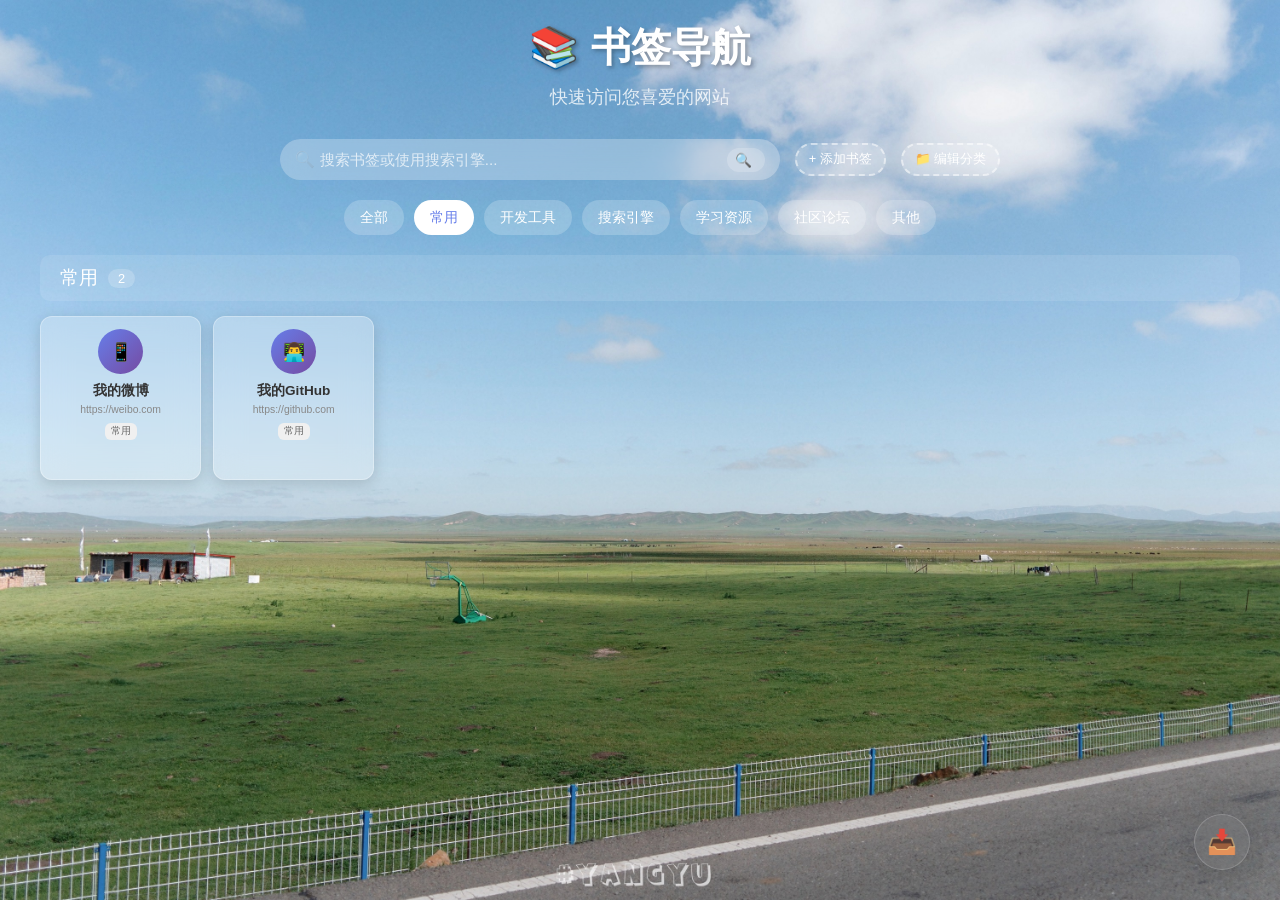
==== commit 84c93108: "更新功能 导入导出" ====
--- a/index.html
+++ b/index.html
@@ -852,6 +852,104 @@
             background: #ccc;
             cursor: not-allowed;
         }
+
+        .import-export-panel {
+            position: fixed;
+            bottom: 30px;
+            right: 30px;
+            z-index: 1000;
+        }
+
+        .ie-toggle {
+            width: 56px;
+            height: 56px;
+            background: rgba(255, 255, 255, 0.05);
+            backdrop-filter: blur(20px);
+            -webkit-backdrop-filter: blur(20px);
+            border: 1px solid rgba(255, 255, 255, 0.2);
+            border-radius: 50%;
+            color: white;
+            font-size: 1.5rem;
+            cursor: pointer;
+            box-shadow: 0 8px 32px rgba(0, 0, 0, 0.15);
+            transition: all 0.3s ease;
+            display: flex;
+            align-items: center;
+            justify-content: center;
+            opacity: 0.9;
+        }
+
+        .ie-toggle:hover {
+            transform: scale(1.05) translateY(-2px);
+            box-shadow: 0 12px 40px rgba(0, 0, 0, 0.25);
+            background: rgba(255, 255, 255, 0.25);
+            opacity: 1;
+        }
+
+        .ie-toggle:active {
+            transform: scale(0.98);
+        }
+
+        .ie-menu {
+            position: absolute;
+            bottom: 70px;
+            right: 0;
+            background: rgba(255, 255, 255, 0.75);
+            backdrop-filter: blur(25px);
+            -webkit-backdrop-filter: blur(25px);
+            border: 1px solid rgba(255, 255, 255, 0.3);
+            border-radius: 16px;
+            box-shadow: 0 20px 60px rgba(0, 0, 0, 0.2);
+            padding: 8px;
+            display: none;
+            flex-direction: column;
+            gap: 4px;
+            min-width: 180px;
+            overflow: hidden;
+        }
+
+        .ie-menu.active {
+            display: flex;
+            animation: slideUp 0.3s ease;
+        }
+
+        @keyframes slideUp {
+            from {
+                opacity: 0;
+                transform: translateY(10px);
+            }
+            to {
+                opacity: 1;
+                transform: translateY(0);
+            }
+        }
+
+        .ie-btn {
+            padding: 12px 20px;
+            border: none;
+            border-radius: 12px;
+            background: transparent;
+            color: #333;
+            font-size: 0.9rem;
+            font-weight: 500;
+            cursor: pointer;
+            transition: all 0.25s ease;
+            text-align: left;
+            display: flex;
+            align-items: center;
+            gap: 10px;
+        }
+
+        .ie-btn:hover {
+            background: linear-gradient(135deg, rgba(102, 126, 234, 0.15), rgba(118, 75, 162, 0.15));
+            color: #667eea;
+            transform: translateX(5px);
+        }
+
+        .ie-btn:active {
+            transform: translateX(5px) scale(0.98);
+        }
+    }
     </style>
 </head>
 <body>
@@ -938,10 +1036,10 @@
                     <label for="categoryInput">分类</label>
                     <select id="categoryInput" onchange="handleCategoryChange(); setFormDirty()">
                         <option value="常用">常用</option>
-                        <option value="管理地址">管理地址</option>
+                        <option value="开发工具">开发工具</option>
+                        <option value="搜索引擎">搜索引擎</option>
                         <option value="学习资源">学习资源</option>
                         <option value="社区论坛">社区论坛</option>
-                        <option value="个人网站">个人网站</option>
                         <option value="其他">其他</option>
                         <option value="__new__">+ 添加新分类</option>
                     </select>
@@ -978,6 +1076,17 @@
                 </div>
             </div>
         </div>
+
+        <div class="import-export-panel" id="importExportPanel">
+            <button class="ie-toggle" onclick="toggleImportExport()">📥</button>
+            <div class="ie-menu" id="ieMenu">
+                <button class="ie-btn" onclick="exportBookmarks()">📤 导出书签</button>
+                <button class="ie-btn" onclick="triggerImport()">📥 导入书签</button>
+            </div>
+        </div>
+
+        <input type="file" id="importFile" style="display: none;" accept=".json" onchange="handleImportFile()">
+
     </div>
 
     <script>
@@ -985,21 +1094,25 @@
         const JSON_FILE = 'bookmarks.json';
 
         const defaultBookmarks = [
-            { id: 1, name: '我的博客', url: 'https://shiyangyu.com', icon: '👨‍💻', category: '个人网站' },
-            { id: 2, name: 'Google', url: 'https://www.google.com', icon: '🔍', category: '其他' },
-            { id: 3, name: 'GitHub', url: 'https://github.com', icon: '💻', category: '管理地址' },
-            { id: 4, name: 'Stack Overflow', url: 'https://stackoverflow.com', icon: '❓', category: '社区论坛' },
-            { id: 5, name: 'MDN Web Docs', url: 'https://developer.mozilla.org', icon: '📖', category: '学习资源' },
-            { id: 6, name: 'Vue.js', url: 'https://vuejs.org', icon: '💚', category: '管理地址' },
-            { id: 7, name: 'React', url: 'https://react.dev', icon: '⚛️', category: '管理地址' },
-            { id: 8, name: 'TypeScript', url: 'https://www.typescriptlang.org', icon: '📘', category: '管理地址' },
-            { id: 9, name: '掘金', url: 'https://juejin.cn', icon: '⛏️', category: '社区论坛' },
-            { id: 10, name: 'SegmentFault', url: 'https://segmentfault.com', icon: '💡', category: '社区论坛' },
-            { id: 11, name: 'CSDN', url: 'https://www.csdn.net', icon: '📝', category: '社区论坛' },
-            { id: 12, name: 'LeetCode', url: 'https://leetcode.cn', icon: '🧮', category: '学习资源' }
+            { id: 1, name: '我的微博', url: 'https://weibo.com', icon: '📱', category: '常用' },
+            { id: 2, name: '我的GitHub', url: 'https://github.com', icon: '👨‍💻', category: '常用' },
+            { id: 3, name: 'Google', url: 'https://www.google.com', icon: '🔍', category: '搜索引擎' },
+            { id: 4, name: 'GitHub', url: 'https://github.com', icon: '💻', category: '开发工具' },
+            { id: 5, name: 'Stack Overflow', url: 'https://stackoverflow.com', icon: '❓', category: '社区论坛' },
+            { id: 6, name: 'MDN Web Docs', url: 'https://developer.mozilla.org', icon: '📖', category: '学习资源' },
+            { id: 7, name: 'Vue.js', url: 'https://vuejs.org', icon: '💚', category: '开发工具' },
+            { id: 8, name: 'React', url: 'https://react.dev', icon: '⚛️', category: '开发工具' },
+            { id: 9, name: 'TypeScript', url: 'https://www.typescriptlang.org', icon: '📘', category: '开发工具' },
+            { id: 10, name: '掘金', url: 'https://juejin.cn', icon: '⛏️', category: '社区论坛' },
+            { id: 11, name: 'SegmentFault', url: 'https://segmentfault.com', icon: '💡', category: '社区论坛' },
+            { id: 12, name: 'CSDN', url: 'https://www.csdn.net', icon: '📝', category: '社区论坛' },
+            { id: 13, name: 'LeetCode', url: 'https://leetcode.cn', icon: '🧮', category: '学习资源' },
+            { id: 14, name: '百度', url: 'https://www.baidu.com', icon: '🅱️', category: '搜索引擎' },
+            { id: 15, name: 'npm', url: 'https://www.npmjs.com', icon: '📦', category: '开发工具' },
+            { id: 16, name: 'Docker', url: 'https://www.docker.com', icon: '🐳', category: '开发工具' }
         ];
 
-        let defaultCategories = ['常用', '管理地址', '学习资源', '社区论坛', '个人网站'];
+       let defaultCategories = ['常用', '开发工具', '搜索引擎', '学习资源', '社区论坛', '其他'];
 
         async function loadCategoryOrder() {
             try {
@@ -1010,15 +1123,15 @@
                     localStorage.setItem('categoryOrder', JSON.stringify(data));
                 }
             } catch {
-                const saved = localStorage.getItem('categoryOrder');
-                if (saved) {
-                    try {
-                        defaultCategories = JSON.parse(saved);
-                    } catch {
-                        defaultCategories = ['常用', '管理地址', '学习资源', '社区论坛', '个人网站'];
+                    const saved = localStorage.getItem('categoryOrder');
+                    if (saved) {
+                        try {
+                            defaultCategories = JSON.parse(saved);
+                        } catch {
+                            defaultCategories = ['常用', '开发工具', '搜索引擎', '学习资源', '社区论坛', '其他'];
+                        }
                     }
                 }
-            }
         }
 
         let bookmarks = [];
@@ -1162,7 +1275,7 @@
         function updateCategories() {
             const allCategories = [...new Set(bookmarks.map(b => b.category))];
             
-            const defaultCats = defaultCategories.filter(cat => cat !== '其他' && allCategories.includes(cat));
+            const defaultCats = defaultCategories.filter(cat => cat !== '其他');
             
             const sortedCategories = [...defaultCats];
             
@@ -1170,7 +1283,7 @@
             customCategories.sort();
             sortedCategories.push(...customCategories);
             
-            if (allCategories.includes('其他')) {
+            if (allCategories.includes('其他') || !sortedCategories.includes('其他')) {
                 sortedCategories.push('其他');
             }
             
@@ -1252,7 +1365,101 @@
             a.click();
             document.body.removeChild(a);
             URL.revokeObjectURL(url);
-        }
+            document.getElementById('ieMenu').classList.remove('active');
+        }
+
+        function toggleImportExport() {
+            const menu = document.getElementById('ieMenu');
+            menu.classList.toggle('active');
+        }
+
+        function triggerImport() {
+            document.getElementById('importFile').click();
+            document.getElementById('ieMenu').classList.remove('active');
+        }
+
+        function handleImportFile() {
+            const fileInput = document.getElementById('importFile');
+            if (!fileInput.files || fileInput.files.length === 0) {
+                return;
+            }
+
+            const file = fileInput.files[0];
+            const reader = new FileReader();
+
+            reader.onload = function(e) {
+                try {
+                    const importedData = JSON.parse(e.target.result);
+                    
+                    if (!Array.isArray(importedData)) {
+                        alert('无效的书签数据格式');
+                        return;
+                    }
+
+                    if (importedData.length === 0) {
+                        alert('导入的书签数据为空');
+                        return;
+                    }
+
+                    const importMode = prompt(`检测到 ${importedData.length} 个书签，选择导入方式：\n1 - 追加到现有书签\n2 - 替换所有书签`);
+                    
+                    if (importMode !== '1' && importMode !== '2') {
+                        alert('取消导入');
+                        return;
+                    }
+
+                    let maxId = Math.max(...bookmarks.map(b => b.id), 0);
+
+                    if (importMode === '2') {
+                        bookmarks = [];
+                        maxId = 0;
+                    }
+                    
+                    const existingCategories = [...new Set(bookmarks.map(b => b.category))];
+                    const newCategories = new Set();
+                    
+                    importedData.forEach((item, index) => {
+                        const bookmarkCategory = item.category || '其他';
+                        if (!existingCategories.includes(bookmarkCategory) && !bookmarks.some(b => b.category === bookmarkCategory)) {
+                            newCategories.add(bookmarkCategory);
+                        }
+                        const newBookmark = {
+                            id: ++maxId,
+                            name: item.name || '未命名',
+                            url: item.url || '',
+                            icon: item.icon || '🔗',
+                            category: bookmarkCategory,
+                            order: bookmarks.length + index,
+                            description: item.description || ''
+                        };
+                        bookmarks.push(newBookmark);
+                    });
+
+                    saveBookmarks();
+                    updateCategories();
+                    renderBookmarks();
+                    
+                    let message = `成功导入 ${importedData.length} 个书签！`;
+                    if (newCategories.size > 0) {
+                        message += `\n\n新增分类：${[...newCategories].join('、')}`;
+                    }
+                    alert(message);
+                    
+                } catch (error) {
+                    alert('导入失败：无效的JSON文件');
+                }
+            };
+
+            reader.readAsText(file);
+            fileInput.value = '';
+        }
+
+        document.addEventListener('click', (e) => {
+            const panel = document.getElementById('importExportPanel');
+            if (panel && !panel.contains(e.target)) {
+                document.getElementById('ieMenu').classList.remove('active');
+            }
+        });
 
         function renderCategories() {
             const filter = document.getElementById('categoryFilter');
@@ -1589,18 +1796,15 @@
             // 排除"其他"后再添加默认分类
             const defaultCats = defaultCategories.filter(cat => cat !== '其他');
             
-            defaultCats.forEach(cat => {
-                if (allCategories.includes(cat)) {
-                    sortedCategories.push(cat);
-                }
-            });
+            // 默认分类始终显示，无论是否有书签
+            sortedCategories.push(...defaultCats);
             
             const customCategories = allCategories.filter(cat => !defaultCats.includes(cat) && cat !== '其他');
             customCategories.sort();
             sortedCategories.push(...customCategories);
             
             // "其他"始终放在最后
-            if (allCategories.includes('其他')) {
+            if (!sortedCategories.includes('其他')) {
                 sortedCategories.push('其他');
             }
 
